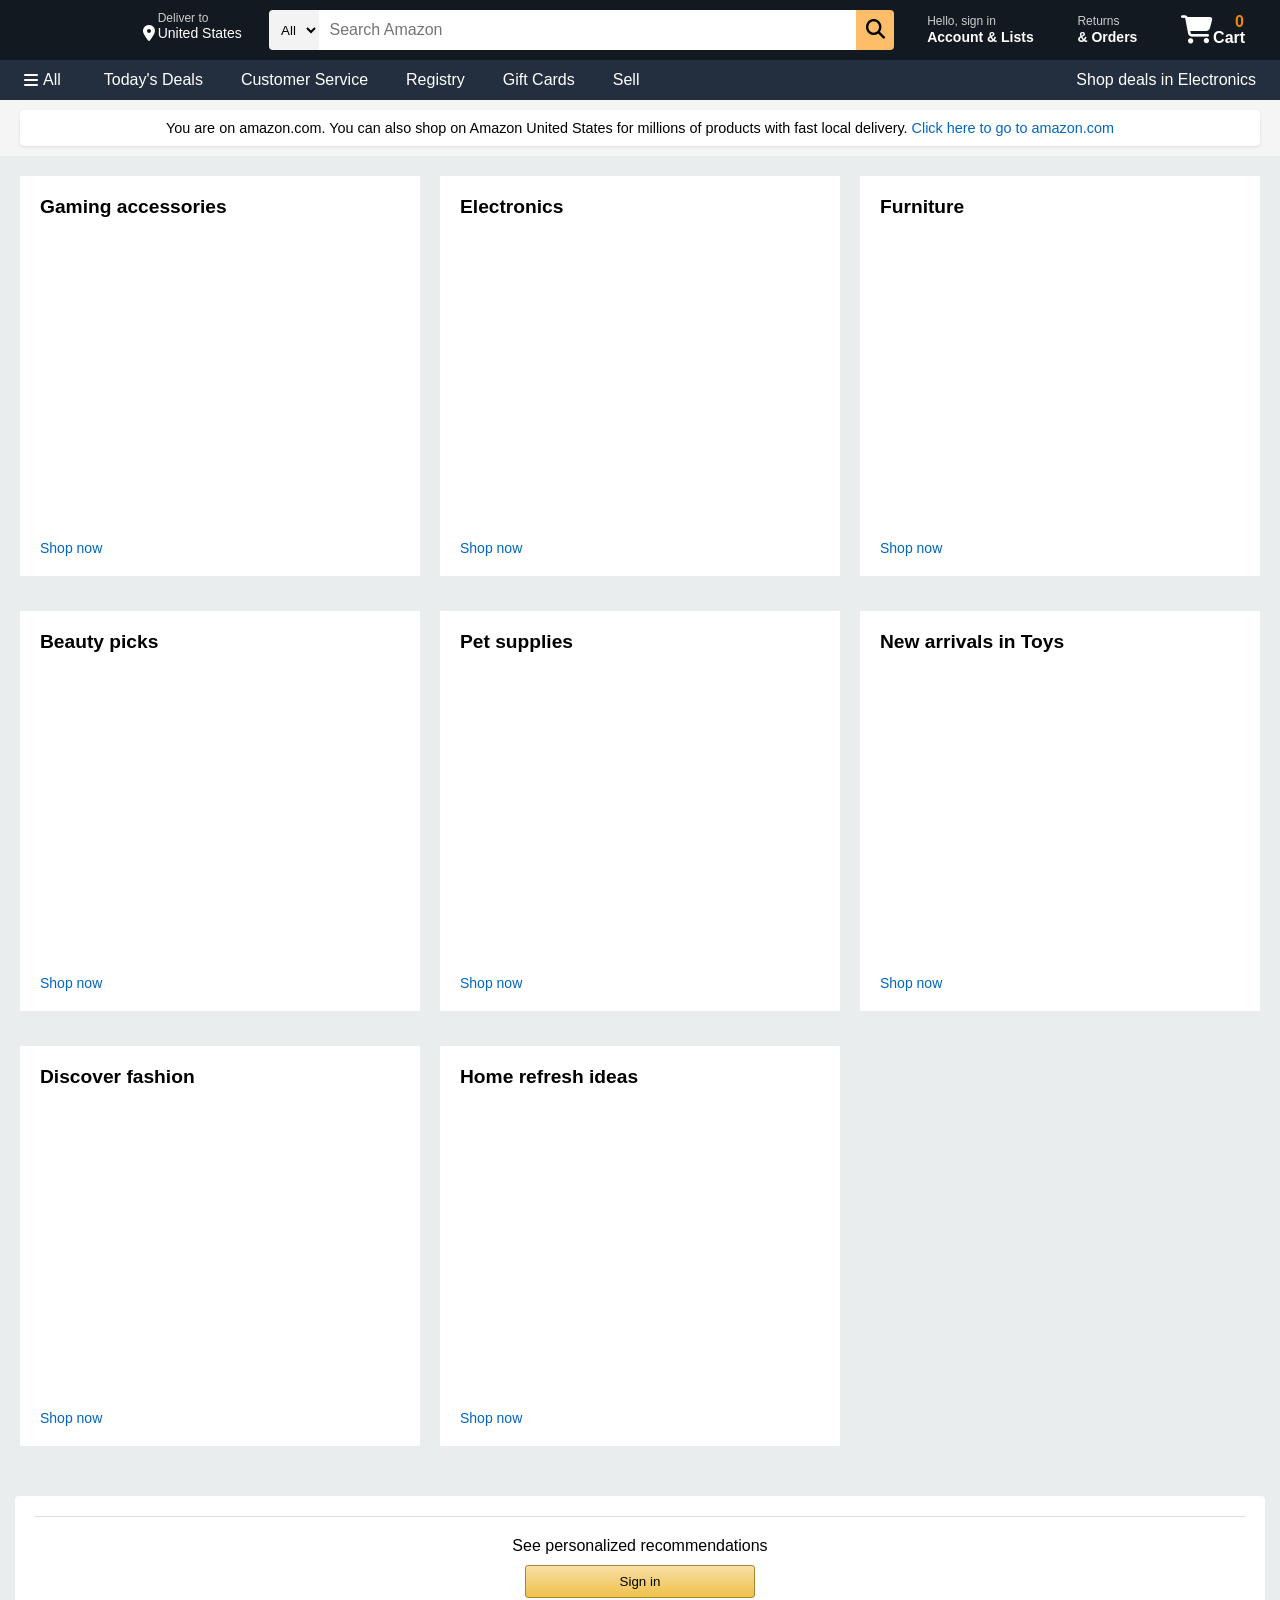
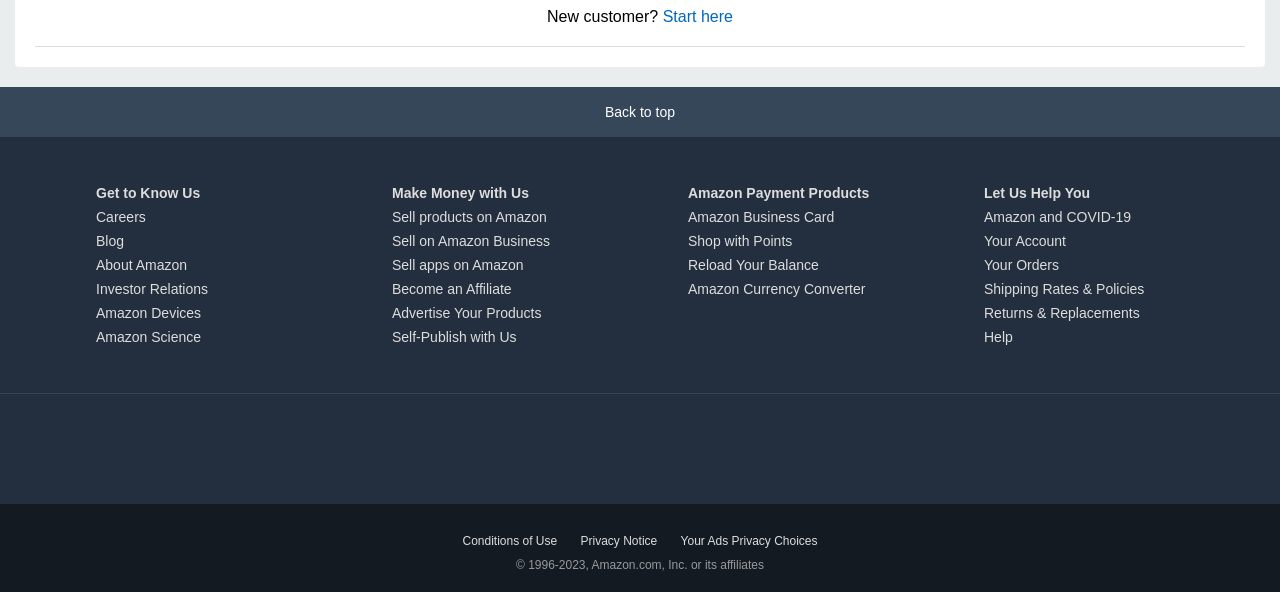
==== index.html @ 02a350ac "Importing cma_project content" ====
<!DOCTYPE html>
<html lang="en">
<head>
    <meta charset="UTF-8">
    <meta name="viewport" content="width=device-width, initial-scale=1.0">
    <title>Amazon.com: Online Shopping for Electronics, Apparel, Computers, Books, DVDs & more</title>
    <link rel="stylesheet" href="css/styles.css">
    <link rel="icon" href="public/favicon.ico" type="image/x-icon">
    <link rel="stylesheet" href="https://cdnjs.cloudflare.com/ajax/libs/font-awesome/6.4.0/css/all.min.css">
</head>
<body>
    <header>
        <div class="navbar">
            <div class="nav-logo border">
                <div class="logo"></div>
            </div>
            
            <div class="nav-address border">
                <p class="address-first">Deliver to</p>
                <div class="address-icon">
                    <i class="fa-solid fa-location-dot"></i>
                    <p class="address-second">United States</p>
                </div>
            </div>

            <div class="nav-search">
                <select class="search-select">
                    <option>All</option>
                    <option>Alexa Skills</option>
                    <option>Amazon Devices</option>
                    <option>Amazon Fashion</option>
                    <option>Books</option>
                    <option>Electronics</option>
                </select>
                <input type="text" class="search-input" placeholder="Search Amazon">
                <div class="search-icon">
                    <i class="fa-solid fa-magnifying-glass"></i>
                </div>
            </div>

            <div class="nav-signin border">
                <p><span>Hello, sign in</span></p>
                <p class="nav-second">Account & Lists</p>
            </div>

            <div class="nav-return border">
                <p><span>Returns</span></p>
                <p class="nav-second">& Orders</p>
            </div>

            <div class="nav-cart border">
                <i class="fa-solid fa-cart-shopping"></i>
                <p class="cart-text">Cart</p>
                <p class="cart-number">0</p>
            </div>
        </div>

        <div class="panel">
            <div class="panel-all">
                <i class="fa-solid fa-bars"></i>
                <p>All</p>
            </div>
            <div class="panel-links">
                <a href="#">Today's Deals</a>
                <a href="#">Customer Service</a>
                <a href="#">Registry</a>
                <a href="#">Gift Cards</a>
                <a href="#">Sell</a>
            </div>
            <div class="panel-deals">
                <a href="#">Shop deals in Electronics</a>
            </div>
        </div>
    </header>

    <section class="hero">
        <div class="hero-message">
            <p>You are on amazon.com. You can also shop on Amazon United States for millions of products with fast local delivery. <a href="#">Click here to go to amazon.com</a></p>
        </div>
    </section>

    <section class="shop-section">
        <div class="shop-container">
            <div class="shop-card">
                <h2>Gaming accessories</h2>
                <div class="shop-image" style="background-image: url('img/box1.jpg');"></div>
                <a href="products.html">Shop now</a>
            </div>
            <div class="shop-card">
                <h2>Electronics</h2>
                <div class="shop-image" style="background-image: url('img/box2.jpg');"></div>
                <a href="products.html">Shop now</a>
            </div>
            <div class="shop-card">
                <h2>Furniture</h2>
                <div class="shop-image" style="background-image: url('img/box3.jpg');"></div>
                <a href="products.html">Shop now</a>
            </div>
            <div class="shop-card">
                <h2>Beauty picks</h2>
                <div class="shop-image" style="background-image: url('img/box4.jpg');"></div>
                <a href="products.html">Shop now</a>
            </div>
            <div class="shop-card">
                <h2>Pet supplies</h2>
                <div class="shop-image" style="background-image: url('img/box5.jpg');"></div>
                <a href="products.html">Shop now</a>
            </div>
            <div class="shop-card">
                <h2>New arrivals in Toys</h2>
                <div class="shop-image" style="background-image: url('img/box6.jpg');"></div>
                <a href="products.html">Shop now</a>
            </div>
            <div class="shop-card">
                <h2>Discover fashion</h2>
                <div class="shop-image" style="background-image: url('img/box7.jpg');"></div>
                <a href="products.html">Shop now</a>
            </div>
            <div class="shop-card">
                <h2>Home refresh ideas</h2>
                <div class="shop-image" style="background-image: url('img/box8.jpg');"></div>
                <a href="products.html">Shop now</a>
            </div>
        </div>
    </section>

    <section class="sign-in-section">
        <div class="sign-in-container">
            <p>See personalized recommendations</p>
            <button class="sign-in-button" onclick="window.location.href='login.html'">Sign in</button>
            <p>New customer? <a href="login.html">Start here</a></p>
        </div>
    </section>

    <footer>
        <div class="footer-panel1">
            Back to top
        </div>
        
        <div class="footer-panel2">
            <ul>
                <li class="footer-title">Get to Know Us</li>
                <li>Careers</li>
                <li>Blog</li>
                <li>About Amazon</li>
                <li>Investor Relations</li>
                <li>Amazon Devices</li>
                <li>Amazon Science</li>
            </ul>
            <ul>
                <li class="footer-title">Make Money with Us</li>
                <li>Sell products on Amazon</li>
                <li>Sell on Amazon Business</li>
                <li>Sell apps on Amazon</li>
                <li>Become an Affiliate</li>
                <li>Advertise Your Products</li>
                <li>Self-Publish with Us</li>
            </ul>
            <ul>
                <li class="footer-title">Amazon Payment Products</li>
                <li>Amazon Business Card</li>
                <li>Shop with Points</li>
                <li>Reload Your Balance</li>
                <li>Amazon Currency Converter</li>
            </ul>
            <ul>
                <li class="footer-title">Let Us Help You</li>
                <li>Amazon and COVID-19</li>
                <li>Your Account</li>
                <li>Your Orders</li>
                <li>Shipping Rates & Policies</li>
                <li>Returns & Replacements</li>
                <li>Help</li>
            </ul>
        </div>

        <div class="footer-panel3">
            <div class="logo"></div>
        </div>

        <div class="footer-panel4">
            <div class="copyright">
                <a href="#">Conditions of Use</a>
                <a href="#">Privacy Notice</a>
                <a href="#">Your Ads Privacy Choices</a>
            </div>
            <div class="copyright-text">© 1996-2023, Amazon.com, Inc. or its affiliates</div>
        </div>
    </footer>

    <script src="js/main.js"></script>
</body>
</html>
---- css/styles.css ----
/* Reset and base styles */
* {
    margin: 0;
    padding: 0;
    box-sizing: border-box;
    font-family: Arial, sans-serif;
}

body {
    background-color: #EAEDED;
    overflow-x: hidden;
}

a {
    text-decoration: none;
    color: #0066c0;
}

a:hover {
    color: #c45500;
    text-decoration: underline;
}

ul {
    list-style-type: none;
}

/* Header styles */
header {
    background-color: #131921;
    height: auto;
    color: white;
}

.navbar {
    height: 60px;
    display: flex;
    align-items: center;
    justify-content: space-between;
    padding: 0 15px;
}

.border {
    border: 1.5px solid transparent;
}

.border:hover {
    border: 1.5px solid white;
}

/* Logo */
.nav-logo {
    height: 50px;
    width: 100px;
    display: flex;
    align-items: center;
}

.logo {
    background-image: url('../img/amazon-logo.png');
    background-size: cover;
    height: 50px;
    width: 100px;
}

/* Address */
.nav-address {
    height: 50px;
    padding: 5px;
}

.address-first {
    color: #cccccc;
    font-size: 0.75rem;
    margin-left: 15px;
}

.address-second {
    font-size: 0.875rem;
    margin-left: 3px;
}

.address-icon {
    display: flex;
    align-items: center;
}

/* Search box */
.nav-search {
    display: flex;
    justify-content: space-between;
    height: 40px;
    width: 50%;
    border-radius: 4px;
}

.search-select {
    background-color: #f3f3f3;
    width: 50px;
    text-align: center;
    border-top-left-radius: 4px;
    border-bottom-left-radius: 4px;
    border: none;
}

.search-input {
    width: 100%;
    font-size: 1rem;
    border: none;
    padding-left: 10px;
}

.search-icon {
    width: 45px;
    display: flex;
    justify-content: center;
    align-items: center;
    font-size: 1.2rem;
    background-color: #febd68;
    border-top-right-radius: 4px;
    border-bottom-right-radius: 4px;
    color: #000;
}

/* Sign-in and orders */
.nav-signin, .nav-return {
    height: 50px;
    padding: 5px 10px;
}

.nav-signin span, .nav-return span {
    font-size: 0.75rem;
    color: #cccccc;
}

.nav-second {
    font-size: 0.875rem;
    font-weight: bold;
}

/* Cart */
.nav-cart {
    display: flex;
    align-items: center;
    height: 50px;
    padding: 5px 10px;
}

.nav-cart i {
    font-size: 1.75rem;
}

.cart-text {
    margin-top: 15px;
    font-weight: bold;
}

.cart-number {
    position: relative;
    left: -10px;
    top: -8px;
    color: #f08804;
    font-weight: bold;
}

/* Panel */
.panel {
    height: 40px;
    background-color: #232f3e;
    display: flex;
    align-items: center;
    padding: 0 15px;
}

.panel-all {
    display: flex;
    align-items: center;
    margin-right: 15px;
    padding: 8px;
    border: 1px solid transparent;
}

.panel-all:hover {
    border: 1px solid white;
}

.panel-all i {
    margin-right: 5px;
}

.panel-links {
    display: flex;
    align-items: center;
}

.panel-links a {
    color: white;
    text-decoration: none;
    margin: 0 10px;
    padding: 8px;
    border: 1px solid transparent;
}

.panel-links a:hover {
    border: 1px solid white;
}

.panel-deals {
    margin-left: auto;
}

.panel-deals a {
    color: white;
    text-decoration: none;
    padding: 8px;
    border: 1px solid transparent;
}

.panel-deals a:hover {
    border: 1px solid white;
}

/* Hero section */
.hero {
    background-color: #f5f5f5;
    padding: 10px 20px;
}

.hero-message {
    background-color: #fff;
    padding: 10px;
    border-radius: 4px;
    box-shadow: 0 1px 3px rgba(0, 0, 0, 0.1);
    text-align: center;
    font-size: 0.9rem;
}

/* Shop section */
.shop-section {
    display: flex;
    flex-wrap: wrap;
    justify-content: space-around;
    background-color: #EAEDED;
    padding: 20px;
}

.shop-container {
    display: grid;
    grid-template-columns: repeat(auto-fill, minmax(300px, 1fr));
    gap: 20px;
    width: 100%;
}

.shop-card {
    height: 400px;
    width: 100%;
    background-color: white;
    padding: 20px;
    margin-bottom: 15px;
    display: flex;
    flex-direction: column;
}

.shop-card h2 {
    font-size: 1.2rem;
    margin-bottom: 10px;
}

.shop-image {
    height: 300px;
    width: 100%;
    background-size: contain;
    background-repeat: no-repeat;
    background-position: center;
    margin-bottom: 15px;
}

.shop-card a {
    margin-top: auto;
    font-size: 0.875rem;
}

/* Sign-in section */
.sign-in-section {
    background-color: white;
    padding: 20px;
    margin: 15px;
    border-radius: 4px;
}

.sign-in-container {
    text-align: center;
    padding: 20px;
    border-top: 1px solid #ddd;
    border-bottom: 1px solid #ddd;
}

.sign-in-button {
    background: linear-gradient(to bottom, #f7dfa5, #f0c14b);
    border: 1px solid #a88734;
    border-radius: 3px;
    padding: 8px 10px;
    width: 230px;
    margin: 10px 0;
    cursor: pointer;
}

/* Footer */
footer {
    margin-top: 20px;
}

.footer-panel1 {
    height: 50px;
    background-color: #37475a;
    display: flex;
    justify-content: center;
    align-items: center;
    color: white;
    font-size: 0.875rem;
    cursor: pointer;
}

.footer-panel1:hover {
    background-color: #485769;
}

.footer-panel2 {
    background-color: #232f3e;
    color: white;
    display: flex;
    justify-content: space-evenly;
    padding: 40px 0;
}

.footer-panel2 ul {
    width: 200px;
}

.footer-title {
    font-weight: bold;
    margin-bottom: 10px;
}

.footer-panel2 li {
    margin: 8px 0;
    font-size: 0.875rem;
    color: #dddddd;
    cursor: pointer;
}

.footer-panel2 li:hover {
    text-decoration: underline;
}

.footer-panel3 {
    background-color: #232f3e;
    color: white;
    border-top: 1px solid #3a4553;
    padding: 30px 0;
    display: flex;
    justify-content: center;
}

.footer-panel4 {
    background-color: #131a22;
    color: white;
    padding: 20px 0;
    text-align: center;
    font-size: 0.75rem;
}

.copyright {
    padding: 10px 0;
}

.copyright a {
    color: #dddddd;
    margin: 0 10px;
}

.copyright-text {
    color: #999;
}
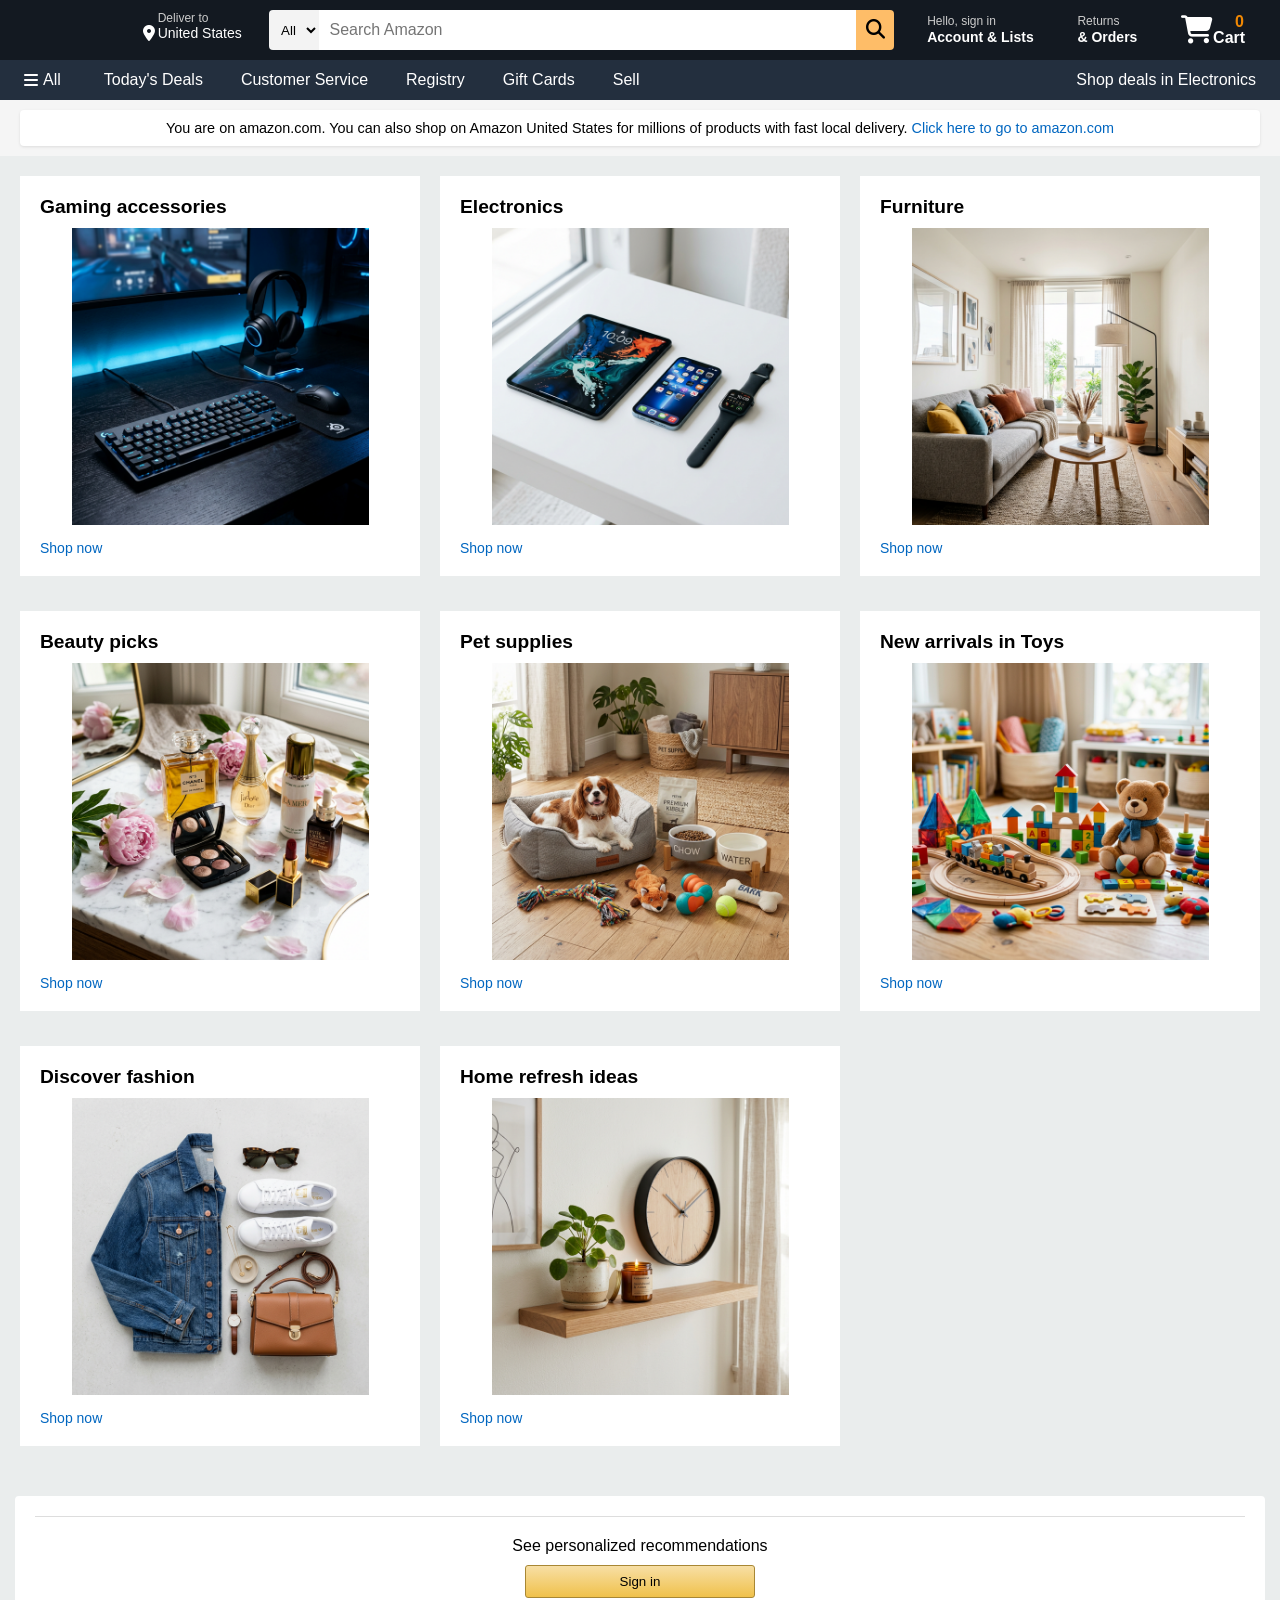
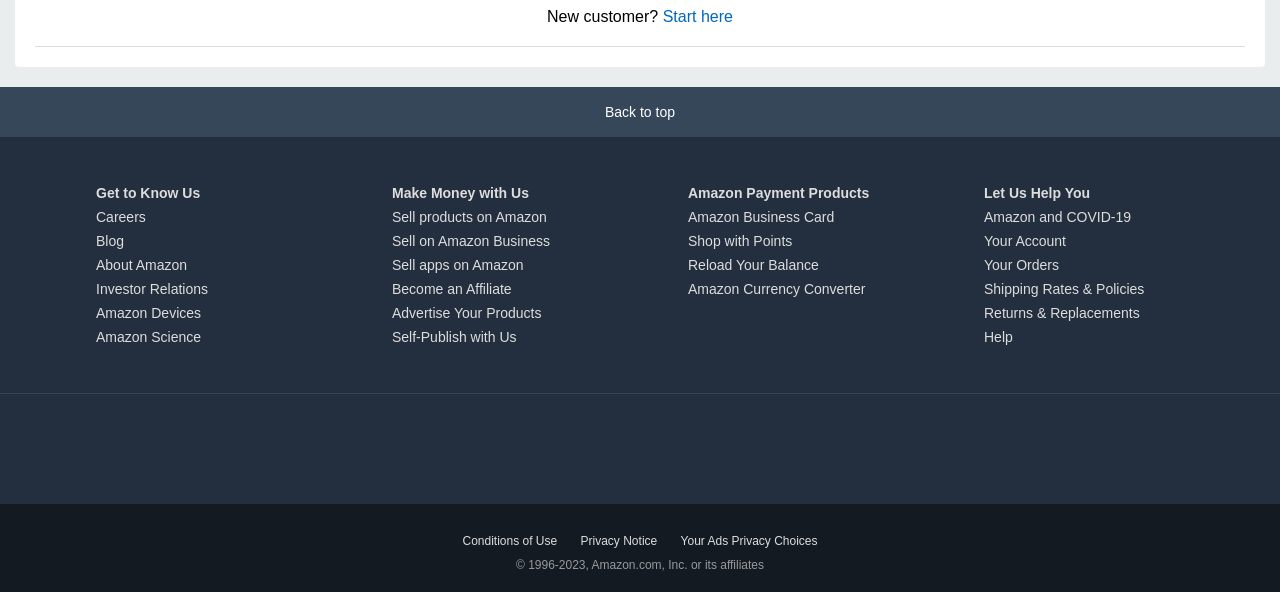
==== commit 6146797e: "Add high-quality product images and update index.html" ====
--- a/index.html
+++ b/index.html
@@ -83,42 +83,42 @@
         <div class="shop-container">
             <div class="shop-card">
                 <h2>Gaming accessories</h2>
-                <div class="shop-image" style="background-image: url('img/box1.jpg');"></div>
+                <div class="shop-image" style="background-image: url('img/box1.png');"></div>
                 <a href="products.html">Shop now</a>
             </div>
             <div class="shop-card">
                 <h2>Electronics</h2>
-                <div class="shop-image" style="background-image: url('img/box2.jpg');"></div>
+                <div class="shop-image" style="background-image: url('img/box2.png');"></div>
                 <a href="products.html">Shop now</a>
             </div>
             <div class="shop-card">
                 <h2>Furniture</h2>
-                <div class="shop-image" style="background-image: url('img/box3.jpg');"></div>
+                <div class="shop-image" style="background-image: url('img/box3.png');"></div>
                 <a href="products.html">Shop now</a>
             </div>
             <div class="shop-card">
                 <h2>Beauty picks</h2>
-                <div class="shop-image" style="background-image: url('img/box4.jpg');"></div>
+                <div class="shop-image" style="background-image: url('img/box4.png');"></div>
                 <a href="products.html">Shop now</a>
             </div>
             <div class="shop-card">
                 <h2>Pet supplies</h2>
-                <div class="shop-image" style="background-image: url('img/box5.jpg');"></div>
+                <div class="shop-image" style="background-image: url('img/box5.png');"></div>
                 <a href="products.html">Shop now</a>
             </div>
             <div class="shop-card">
                 <h2>New arrivals in Toys</h2>
-                <div class="shop-image" style="background-image: url('img/box6.jpg');"></div>
+                <div class="shop-image" style="background-image: url('img/box6.png');"></div>
                 <a href="products.html">Shop now</a>
             </div>
             <div class="shop-card">
                 <h2>Discover fashion</h2>
-                <div class="shop-image" style="background-image: url('img/box7.jpg');"></div>
+                <div class="shop-image" style="background-image: url('img/box7.png');"></div>
                 <a href="products.html">Shop now</a>
             </div>
             <div class="shop-card">
                 <h2>Home refresh ideas</h2>
-                <div class="shop-image" style="background-image: url('img/box8.jpg');"></div>
+                <div class="shop-image" style="background-image: url('img/box8.png');"></div>
                 <a href="products.html">Shop now</a>
             </div>
         </div>
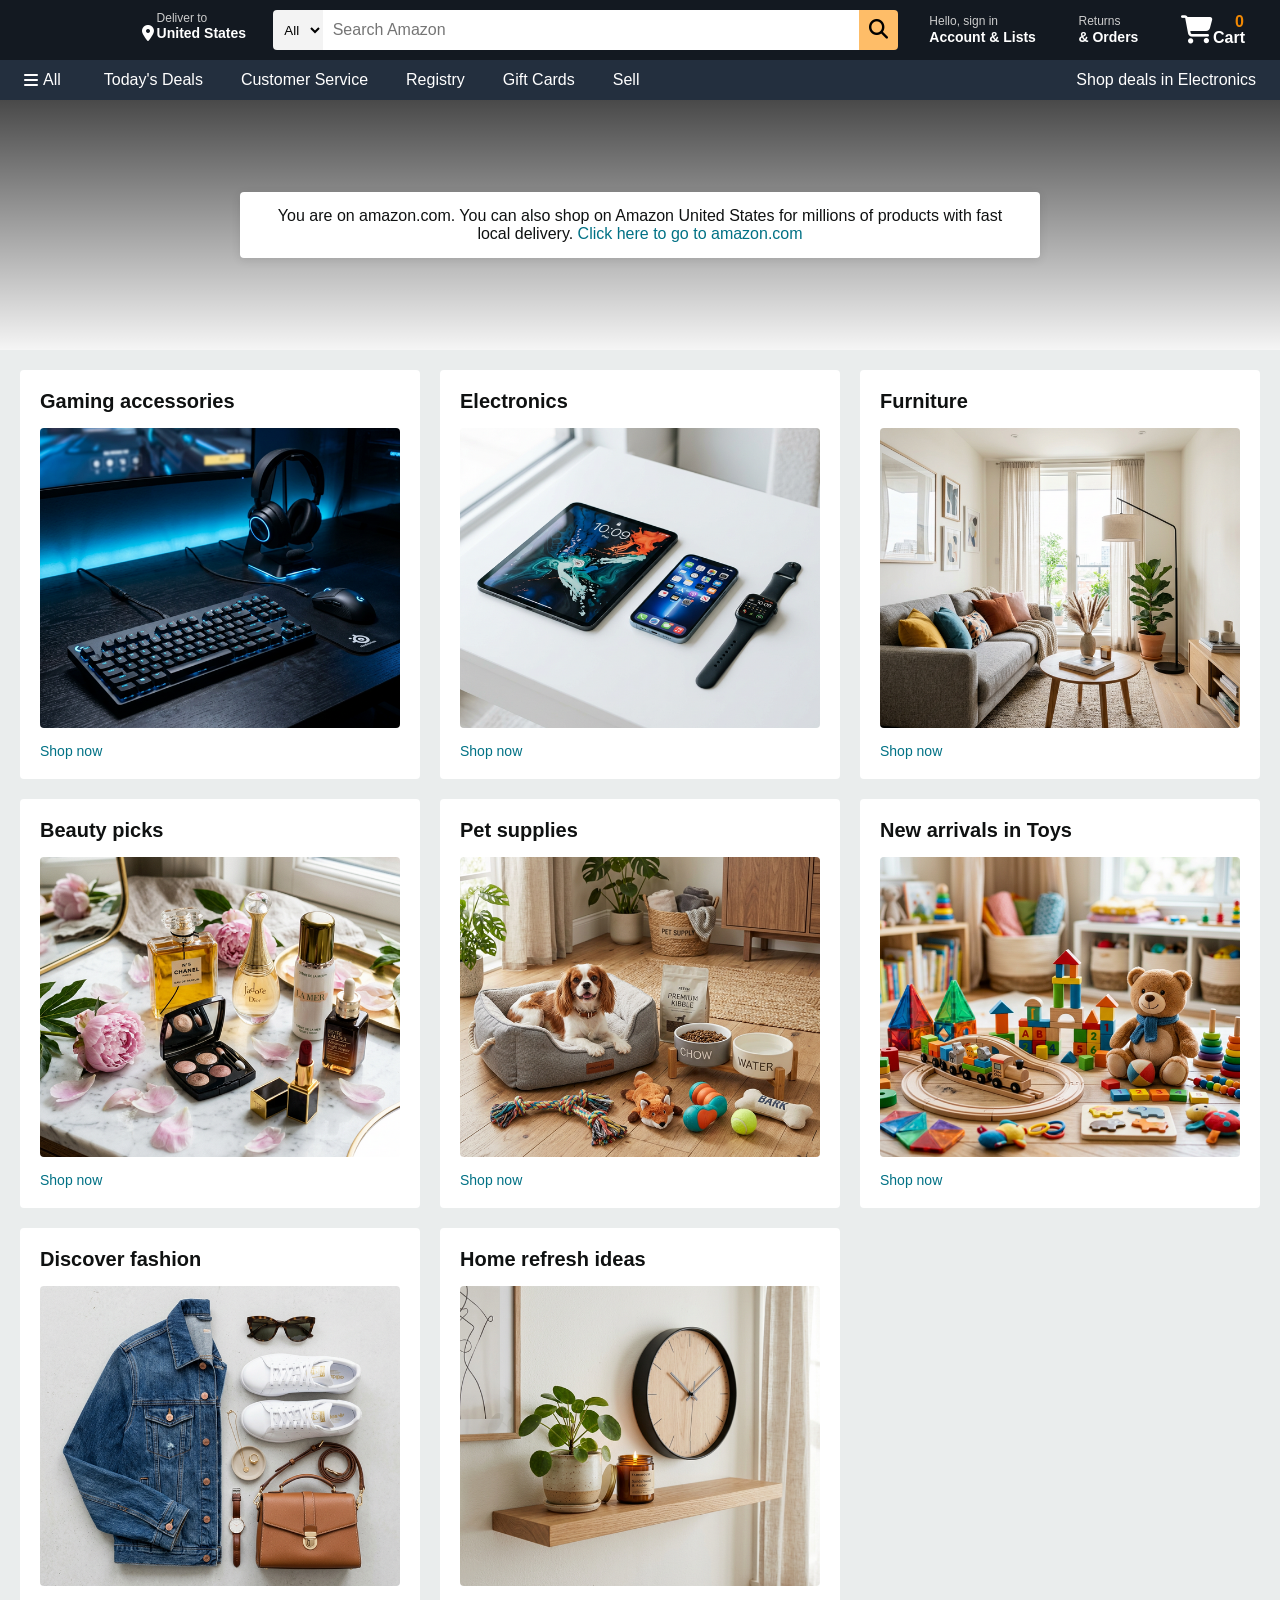
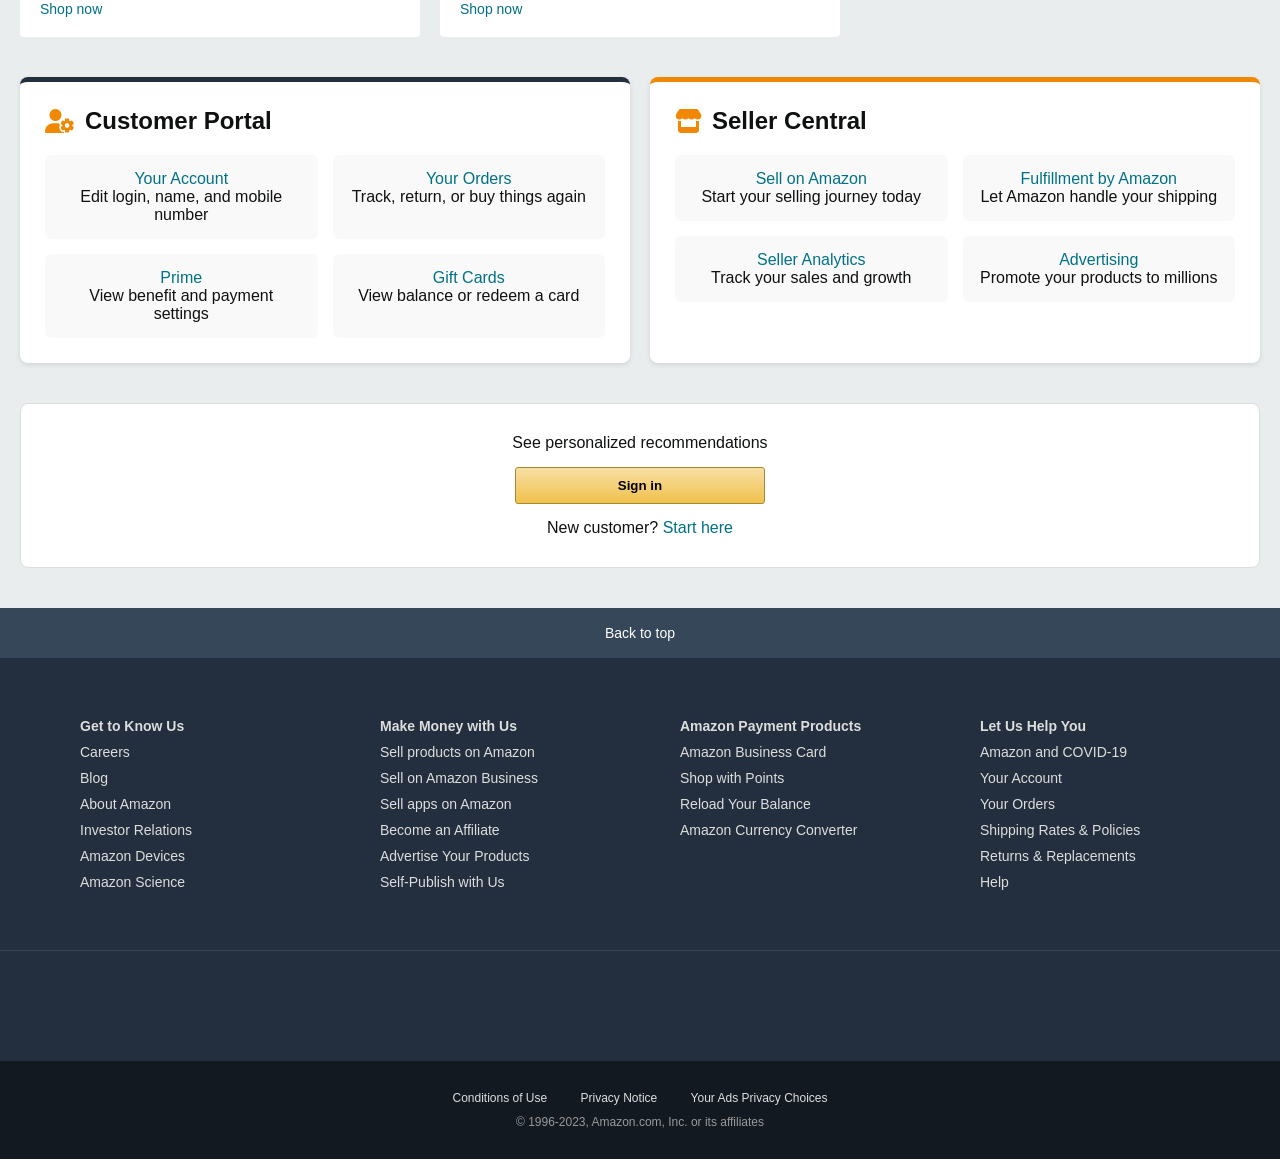
==== commit c2603e9e: "Implement premium UI refinements and dedicated Customer/Seller panels" ====
--- a/index.html
+++ b/index.html
@@ -123,6 +123,52 @@
             </div>
         </div>
     </section>
+    
+    <section class="extra-panels">
+        <div class="portal-panel customer-portal">
+            <h2><i class="fa-solid fa-user-gear"></i> Customer Portal</h2>
+            <div class="portal-grid">
+                <div class="portal-item">
+                    <a href="#">Your Account</a>
+                    <p>Edit login, name, and mobile number</p>
+                </div>
+                <div class="portal-item">
+                    <a href="#">Your Orders</a>
+                    <p>Track, return, or buy things again</p>
+                </div>
+                <div class="portal-item">
+                    <a href="#">Prime</a>
+                    <p>View benefit and payment settings</p>
+                </div>
+                <div class="portal-item">
+                    <a href="#">Gift Cards</a>
+                    <p>View balance or redeem a card</p>
+                </div>
+            </div>
+        </div>
+
+        <div class="portal-panel seller-portal">
+            <h2><i class="fa-solid fa-store"></i> Seller Central</h2>
+            <div class="portal-grid">
+                <div class="portal-item">
+                    <a href="#">Sell on Amazon</a>
+                    <p>Start your selling journey today</p>
+                </div>
+                <div class="portal-item">
+                    <a href="#">Fulfillment by Amazon</a>
+                    <p>Let Amazon handle your shipping</p>
+                </div>
+                <div class="portal-item">
+                    <a href="#">Seller Analytics</a>
+                    <p>Track your sales and growth</p>
+                </div>
+                <div class="portal-item">
+                    <a href="#">Advertising</a>
+                    <p>Promote your products to millions</p>
+                </div>
+            </div>
+        </div>
+    </section>
 
     <section class="sign-in-section">
         <div class="sign-in-container">
--- a/css/styles.css
+++ b/css/styles.css
@@ -1,23 +1,42 @@
+/* CSS Variables for Premium Theme */
+:root {
+    --amazon-orange: #febd68;
+    --amazon-orange-dark: #f08804;
+    --amazon-blue: #131921;
+    --amazon-blue-light: #232f3e;
+    --amazon-bg: #EAEDED;
+    --amazon-link: #007185;
+    --amazon-link-hover: #c45500;
+    --text-main: #0F1111;
+    --text-white: #ffffff;
+    --text-light: #565959;
+    --card-white: #ffffff;
+    --transition-speed: 0.3s;
+    --border-radius: 8px;
+}
+
 /* Reset and base styles */
 * {
     margin: 0;
     padding: 0;
     box-sizing: border-box;
-    font-family: Arial, sans-serif;
+    font-family: 'Segoe UI', Tahoma, Geneva, Verdana, sans-serif;
 }
 
 body {
-    background-color: #EAEDED;
+    background-color: var(--amazon-bg);
+    color: var(--text-main);
     overflow-x: hidden;
 }
 
 a {
     text-decoration: none;
-    color: #0066c0;
+    color: var(--amazon-link);
+    transition: color var(--transition-speed) ease;
 }
 
 a:hover {
-    color: #c45500;
+    color: var(--amazon-link-hover);
     text-decoration: underline;
 }
 
@@ -27,9 +46,9 @@
 
 /* Header styles */
 header {
-    background-color: #131921;
+    background-color: var(--amazon-blue);
     height: auto;
-    color: white;
+    color: var(--text-white);
 }
 
 .navbar {
@@ -42,10 +61,11 @@
 
 .border {
     border: 1.5px solid transparent;
+    transition: border var(--transition-speed) ease;
 }
 
 .border:hover {
-    border: 1.5px solid white;
+    border: 1.5px solid var(--text-white);
 }
 
 /* Logo */
@@ -78,6 +98,7 @@
 .address-second {
     font-size: 0.875rem;
     margin-left: 3px;
+    font-weight: bold;
 }
 
 .address-icon {
@@ -92,15 +113,20 @@
     height: 40px;
     width: 50%;
     border-radius: 4px;
+    overflow: hidden;
+    transition: box-shadow var(--transition-speed);
+}
+
+.nav-search:focus-within {
+    box-shadow: 0 0 0 2px var(--amazon-orange-dark), 0 0 0 3px rgba(255, 153, 0, 0.5);
 }
 
 .search-select {
     background-color: #f3f3f3;
     width: 50px;
     text-align: center;
-    border-top-left-radius: 4px;
-    border-bottom-left-radius: 4px;
     border: none;
+    cursor: pointer;
 }
 
 .search-input {
@@ -108,6 +134,7 @@
     font-size: 1rem;
     border: none;
     padding-left: 10px;
+    outline: none;
 }
 
 .search-icon {
@@ -116,16 +143,21 @@
     justify-content: center;
     align-items: center;
     font-size: 1.2rem;
-    background-color: #febd68;
-    border-top-right-radius: 4px;
-    border-bottom-right-radius: 4px;
+    background-color: var(--amazon-orange);
     color: #000;
+    cursor: pointer;
+    transition: background-color var(--transition-speed);
+}
+
+.search-icon:hover {
+    background-color: var(--amazon-orange-dark);
 }
 
 /* Sign-in and orders */
 .nav-signin, .nav-return {
     height: 50px;
     padding: 5px 10px;
+    cursor: pointer;
 }
 
 .nav-signin span, .nav-return span {
@@ -144,6 +176,7 @@
     align-items: center;
     height: 50px;
     padding: 5px 10px;
+    cursor: pointer;
 }
 
 .nav-cart i {
@@ -159,14 +192,14 @@
     position: relative;
     left: -10px;
     top: -8px;
-    color: #f08804;
+    color: var(--amazon-orange-dark);
     font-weight: bold;
 }
 
 /* Panel */
 .panel {
     height: 40px;
-    background-color: #232f3e;
+    background-color: var(--amazon-blue-light);
     display: flex;
     align-items: center;
     padding: 0 15px;
@@ -178,10 +211,11 @@
     margin-right: 15px;
     padding: 8px;
     border: 1px solid transparent;
+    cursor: pointer;
 }
 
 .panel-all:hover {
-    border: 1px solid white;
+    border: 1px solid var(--text-white);
 }
 
 .panel-all i {
@@ -194,7 +228,7 @@
 }
 
 .panel-links a {
-    color: white;
+    color: var(--text-white);
     text-decoration: none;
     margin: 0 10px;
     padding: 8px;
@@ -202,7 +236,7 @@
 }
 
 .panel-links a:hover {
-    border: 1px solid white;
+    border: 1px solid var(--text-white);
 }
 
 .panel-deals {
@@ -210,29 +244,98 @@
 }
 
 .panel-deals a {
-    color: white;
+    color: var(--text-white);
     text-decoration: none;
     padding: 8px;
     border: 1px solid transparent;
 }
 
 .panel-deals a:hover {
-    border: 1px solid white;
+    border: 1px solid var(--text-white);
+}
+
+/* New Panels: Customer and Seller */
+.extra-panels {
+    display: grid;
+    grid-template-columns: repeat(2, 1fr);
+    gap: 20px;
+    padding: 20px;
+    background-color: var(--amazon-bg);
+}
+
+.portal-panel {
+    background-color: var(--card-white);
+    padding: 25px;
+    border-radius: var(--border-radius);
+    box-shadow: 0 2px 5px rgba(0,0,0,0.1);
+    transition: transform var(--transition-speed), box-shadow var(--transition-speed);
+}
+
+.portal-panel:hover {
+    transform: translateY(-5px);
+    box-shadow: 0 10px 20px rgba(0,0,0,0.15);
+}
+
+.portal-panel h2 {
+    font-size: 1.5rem;
+    margin-bottom: 20px;
+    color: var(--text-main);
+    display: flex;
+    align-items: center;
+    gap: 10px;
+}
+
+.portal-panel h2 i {
+    color: var(--amazon-orange-dark);
+}
+
+.portal-grid {
+    display: grid;
+    grid-template-columns: 1fr 1fr;
+    gap: 15px;
+}
+
+.portal-item {
+    padding: 15px;
+    background-color: #f9f9f9;
+    border-radius: 6px;
+    text-align: center;
+    transition: background-color var(--transition-speed);
+}
+
+.portal-item:hover {
+    background-color: #f0f2f2;
+}
+
+.customer-portal {
+    border-top: 5px solid var(--amazon-blue-light);
+}
+
+.seller-portal {
+    border-top: 5px solid var(--amazon-orange-dark);
 }
 
 /* Hero section */
 .hero {
+    background: linear-gradient(to bottom, rgba(0,0,0,0.7), transparent), url('../img/amazon-logo.png'); /* Just as placeholder, real hero image should be here */
+    background-size: contain;
+    background-repeat: no-repeat;
+    background-position: center;
     background-color: #f5f5f5;
-    padding: 10px 20px;
+    padding: 40px 20px;
+    min-height: 250px;
+    display: flex;
+    align-items: center;
+    justify-content: center;
 }
 
 .hero-message {
-    background-color: #fff;
-    padding: 10px;
+    background-color: var(--card-white);
+    padding: 15px 30px;
     border-radius: 4px;
-    box-shadow: 0 1px 3px rgba(0, 0, 0, 0.1);
+    box-shadow: 0 2px 10px rgba(0, 0, 0, 0.1);
     text-align: center;
-    font-size: 0.9rem;
+    max-width: 800px;
 }
 
 /* Shop section */
@@ -240,7 +343,7 @@
     display: flex;
     flex-wrap: wrap;
     justify-content: space-around;
-    background-color: #EAEDED;
+    background-color: var(--amazon-bg);
     padding: 20px;
 }
 
@@ -252,62 +355,73 @@
 }
 
 .shop-card {
-    height: 400px;
+    height: auto;
+    min-height: 400px;
     width: 100%;
-    background-color: white;
+    background-color: var(--card-white);
     padding: 20px;
+    display: flex;
+    flex-direction: column;
+    border-radius: 4px;
+    transition: transform var(--transition-speed), box-shadow var(--transition-speed);
+}
+
+.shop-card:hover {
+    transform: scale(1.02);
+    box-shadow: 0 5px 15px rgba(0,0,0,0.1);
+}
+
+.shop-card h2 {
+    font-size: 1.25rem;
     margin-bottom: 15px;
-    display: flex;
-    flex-direction: column;
-}
-
-.shop-card h2 {
-    font-size: 1.2rem;
-    margin-bottom: 10px;
+    color: var(--text-main);
 }
 
 .shop-image {
     height: 300px;
     width: 100%;
-    background-size: contain;
+    background-size: cover;
     background-repeat: no-repeat;
     background-position: center;
     margin-bottom: 15px;
+    border-radius: 4px;
 }
 
 .shop-card a {
     margin-top: auto;
     font-size: 0.875rem;
+    font-weight: 500;
 }
 
 /* Sign-in section */
 .sign-in-section {
-    background-color: white;
-    padding: 20px;
-    margin: 15px;
-    border-radius: 4px;
-}
-
-.sign-in-container {
+    background-color: var(--card-white);
+    padding: 30px;
+    margin: 20px;
+    border-radius: var(--border-radius);
     text-align: center;
-    padding: 20px;
-    border-top: 1px solid #ddd;
-    border-bottom: 1px solid #ddd;
+    border: 1px solid #ddd;
 }
 
 .sign-in-button {
     background: linear-gradient(to bottom, #f7dfa5, #f0c14b);
     border: 1px solid #a88734;
     border-radius: 3px;
-    padding: 8px 10px;
-    width: 230px;
-    margin: 10px 0;
-    cursor: pointer;
+    padding: 10px 20px;
+    width: 250px;
+    margin: 15px 0;
+    cursor: pointer;
+    font-weight: bold;
+    transition: filter var(--transition-speed);
+}
+
+.sign-in-button:hover {
+    filter: brightness(0.95);
 }
 
 /* Footer */
 footer {
-    margin-top: 20px;
+    margin-top: 40px;
 }
 
 .footer-panel1 {
@@ -316,9 +430,10 @@
     display: flex;
     justify-content: center;
     align-items: center;
-    color: white;
+    color: var(--text-white);
     font-size: 0.875rem;
     cursor: pointer;
+    transition: background-color var(--transition-speed);
 }
 
 .footer-panel1:hover {
@@ -326,36 +441,39 @@
 }
 
 .footer-panel2 {
-    background-color: #232f3e;
-    color: white;
+    background-color: var(--amazon-blue-light);
+    color: var(--text-white);
     display: flex;
     justify-content: space-evenly;
-    padding: 40px 0;
+    padding: 50px 0;
 }
 
 .footer-panel2 ul {
-    width: 200px;
+    width: 220px;
 }
 
 .footer-title {
     font-weight: bold;
-    margin-bottom: 10px;
+    margin-bottom: 15px;
+    font-size: 1rem;
 }
 
 .footer-panel2 li {
-    margin: 8px 0;
+    margin: 10px 0;
     font-size: 0.875rem;
     color: #dddddd;
     cursor: pointer;
+    transition: color var(--transition-speed);
 }
 
 .footer-panel2 li:hover {
+    color: var(--text-white);
     text-decoration: underline;
 }
 
 .footer-panel3 {
-    background-color: #232f3e;
-    color: white;
+    background-color: var(--amazon-blue-light);
+    color: var(--text-white);
     border-top: 1px solid #3a4553;
     padding: 30px 0;
     display: flex;
@@ -363,22 +481,36 @@
 }
 
 .footer-panel4 {
-    background-color: #131a22;
-    color: white;
-    padding: 20px 0;
+    background-color: var(--amazon-blue);
+    color: var(--text-white);
+    padding: 30px 0;
     text-align: center;
     font-size: 0.75rem;
 }
 
 .copyright {
-    padding: 10px 0;
+    padding-bottom: 10px;
 }
 
 .copyright a {
     color: #dddddd;
-    margin: 0 10px;
+    margin: 0 15px;
 }
 
 .copyright-text {
     color: #999;
-} +}
+
+/* Responsive adjustments */
+@media (max-width: 768px) {
+    .extra-panels {
+        grid-template-columns: 1fr;
+    }
+    .nav-search {
+        display: none; /* Mobile simplified nav */
+    }
+    .portal-grid {
+        grid-template-columns: 1fr;
+    }
+}
+ 
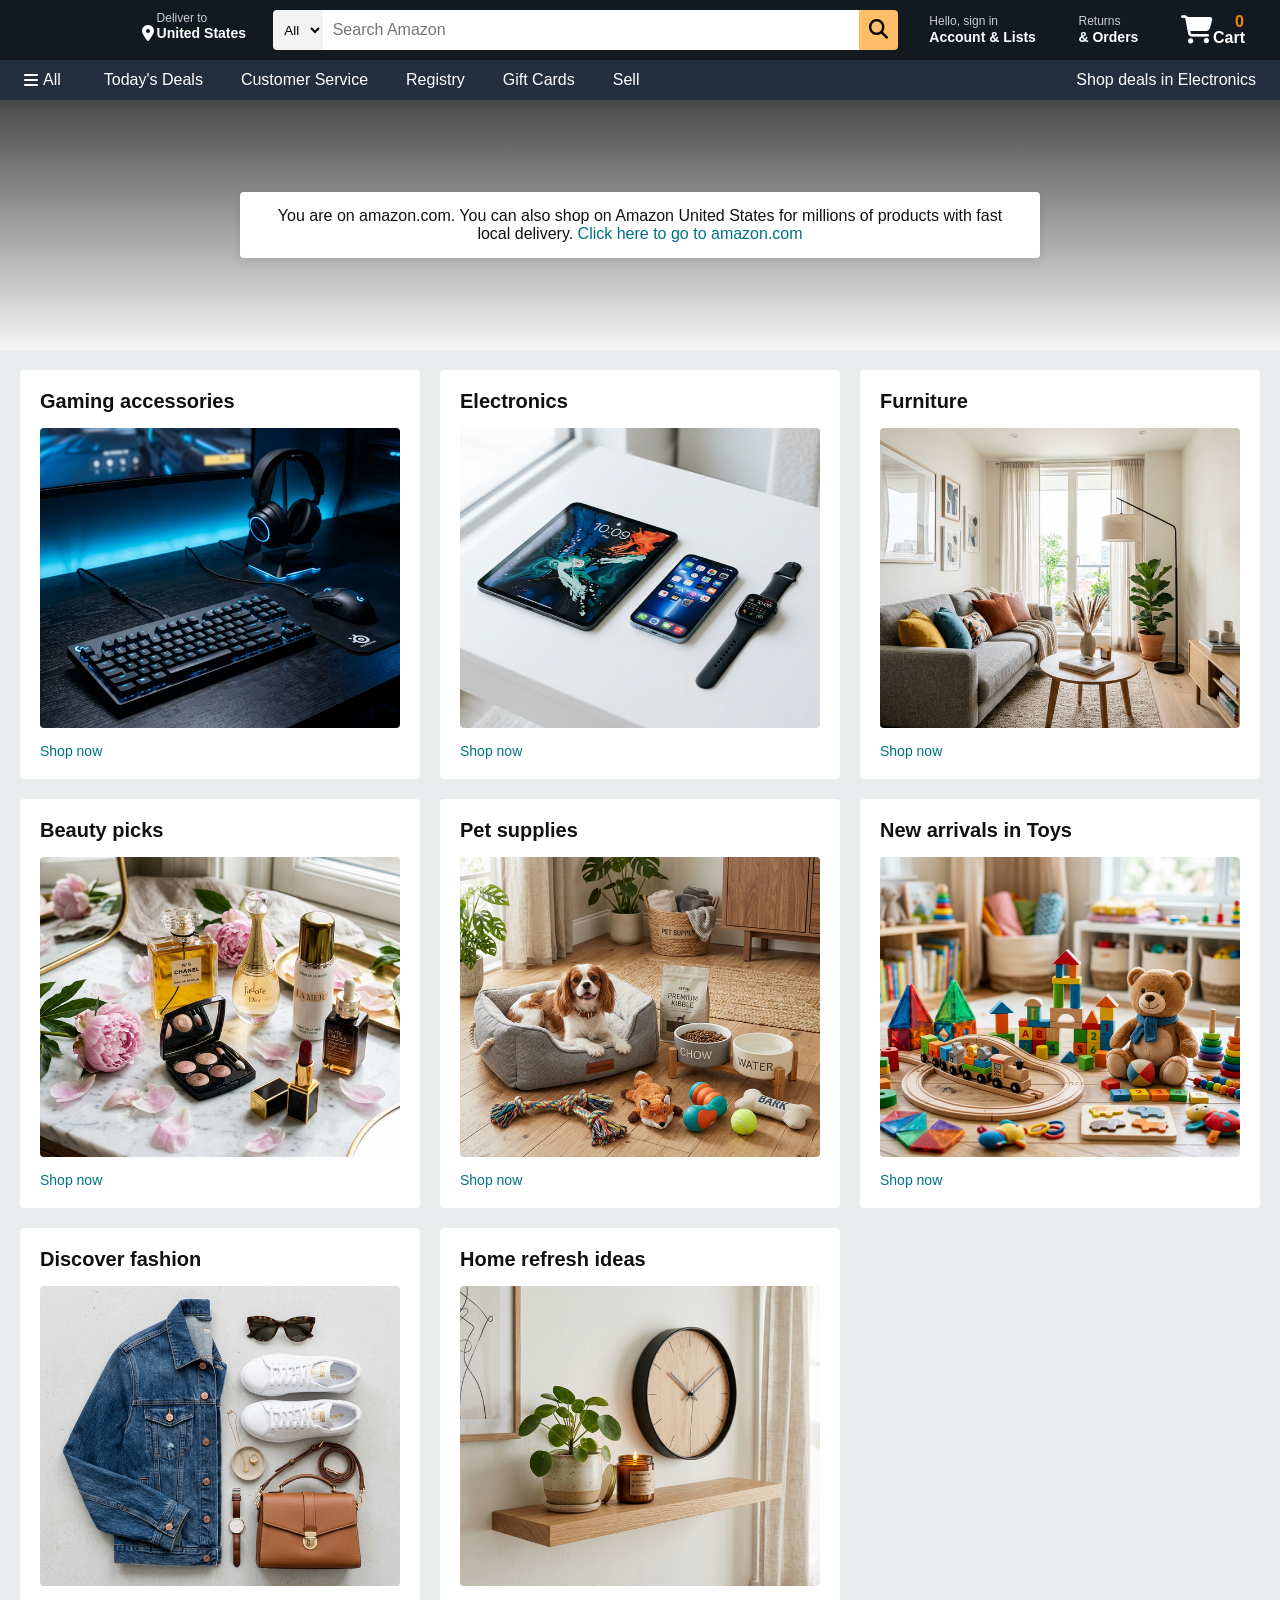
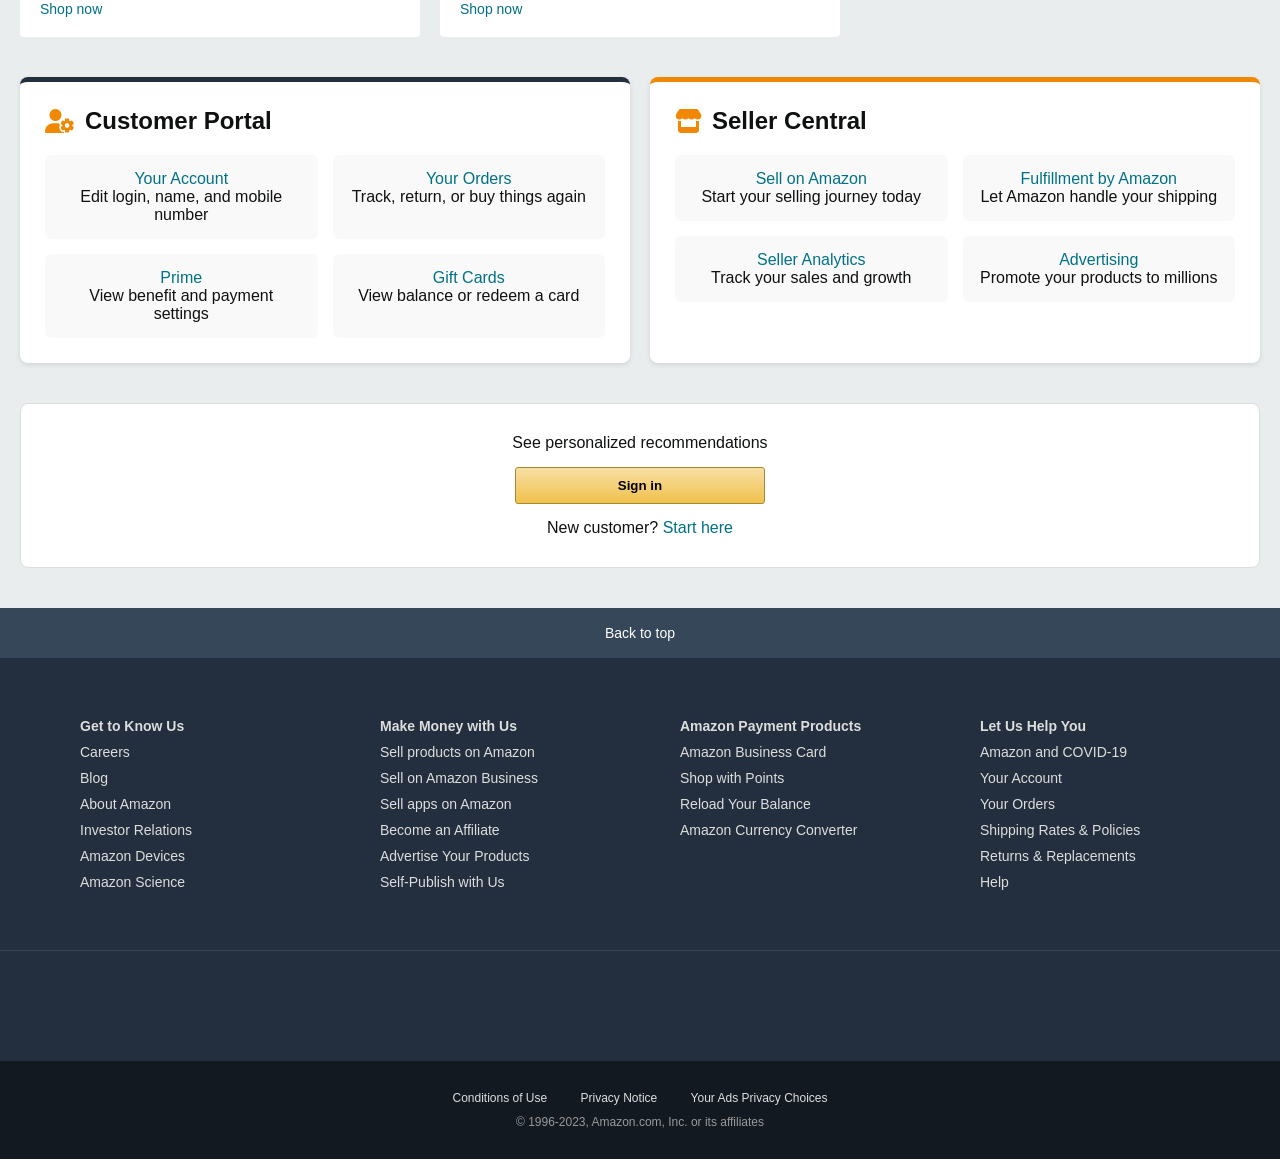
==== commit 41366ffc: "commit" ====
--- a/index.html
+++ b/index.html
@@ -1,20 +1,23 @@
 <!DOCTYPE html>
 <html lang="en">
+
 <head>
     <meta charset="UTF-8">
     <meta name="viewport" content="width=device-width, initial-scale=1.0">
     <title>Amazon.com: Online Shopping for Electronics, Apparel, Computers, Books, DVDs & more</title>
+    <meta name="google-site-verification" content="nY77rMfYkboWMmOtrp_FLKfbfzybtnSg7pB7asnOqp0" />
     <link rel="stylesheet" href="css/styles.css">
     <link rel="icon" href="public/favicon.ico" type="image/x-icon">
     <link rel="stylesheet" href="https://cdnjs.cloudflare.com/ajax/libs/font-awesome/6.4.0/css/all.min.css">
 </head>
+
 <body>
     <header>
         <div class="navbar">
             <div class="nav-logo border">
                 <div class="logo"></div>
             </div>
-            
+
             <div class="nav-address border">
                 <p class="address-first">Deliver to</p>
                 <div class="address-icon">
@@ -65,7 +68,7 @@
                 <a href="#">Customer Service</a>
                 <a href="#">Registry</a>
                 <a href="#">Gift Cards</a>
-                <a href="#">Sell</a>
+                <a href="sell.html">Sell</a>
             </div>
             <div class="panel-deals">
                 <a href="#">Shop deals in Electronics</a>
@@ -75,7 +78,8 @@
 
     <section class="hero">
         <div class="hero-message">
-            <p>You are on amazon.com. You can also shop on Amazon United States for millions of products with fast local delivery. <a href="#">Click here to go to amazon.com</a></p>
+            <p>You are on amazon.com. You can also shop on Amazon United States for millions of products with fast local
+                delivery. <a href="#">Click here to go to amazon.com</a></p>
         </div>
     </section>
 
@@ -123,7 +127,7 @@
             </div>
         </div>
     </section>
-    
+
     <section class="extra-panels">
         <div class="portal-panel customer-portal">
             <h2><i class="fa-solid fa-user-gear"></i> Customer Portal</h2>
@@ -151,7 +155,7 @@
             <h2><i class="fa-solid fa-store"></i> Seller Central</h2>
             <div class="portal-grid">
                 <div class="portal-item">
-                    <a href="#">Sell on Amazon</a>
+                    <a href="sell.html">Sell on Amazon</a>
                     <p>Start your selling journey today</p>
                 </div>
                 <div class="portal-item">
@@ -182,7 +186,7 @@
         <div class="footer-panel1">
             Back to top
         </div>
-        
+
         <div class="footer-panel2">
             <ul>
                 <li class="footer-title">Get to Know Us</li>
@@ -236,4 +240,5 @@
 
     <script src="js/main.js"></script>
 </body>
-</html> +
+</html>
--- a/css/styles.css
+++ b/css/styles.css
@@ -49,6 +49,10 @@
     background-color: var(--amazon-blue);
     height: auto;
     color: var(--text-white);
+    position: sticky;
+    top: 0;
+    z-index: 1000;
+    box-shadow: 0 2px 10px rgba(0,0,0,0.1);
 }
 
 .navbar {
@@ -513,4 +517,32 @@
         grid-template-columns: 1fr;
     }
 }
+
+/* Toast Notification */
+.toast {
+    position: fixed;
+    bottom: 30px;
+    left: 50%;
+    transform: translateX(-50%) translateY(100px);
+    background-color: #232f3e;
+    color: white;
+    padding: 12px 25px;
+    border-radius: 30px;
+    display: flex;
+    align-items: center;
+    gap: 10px;
+    z-index: 2000;
+    box-shadow: 0 5px 15px rgba(0,0,0,0.3);
+    transition: transform var(--transition-speed) cubic-bezier(0.175, 0.885, 0.32, 1.275);
+    border-bottom: 3px solid var(--amazon-orange);
+}
+
+.toast.show {
+    transform: translateX(-50%) translateY(0);
+}
+
+.toast i {
+    color: var(--amazon-orange);
+    font-size: 1.2rem;
+}
  
